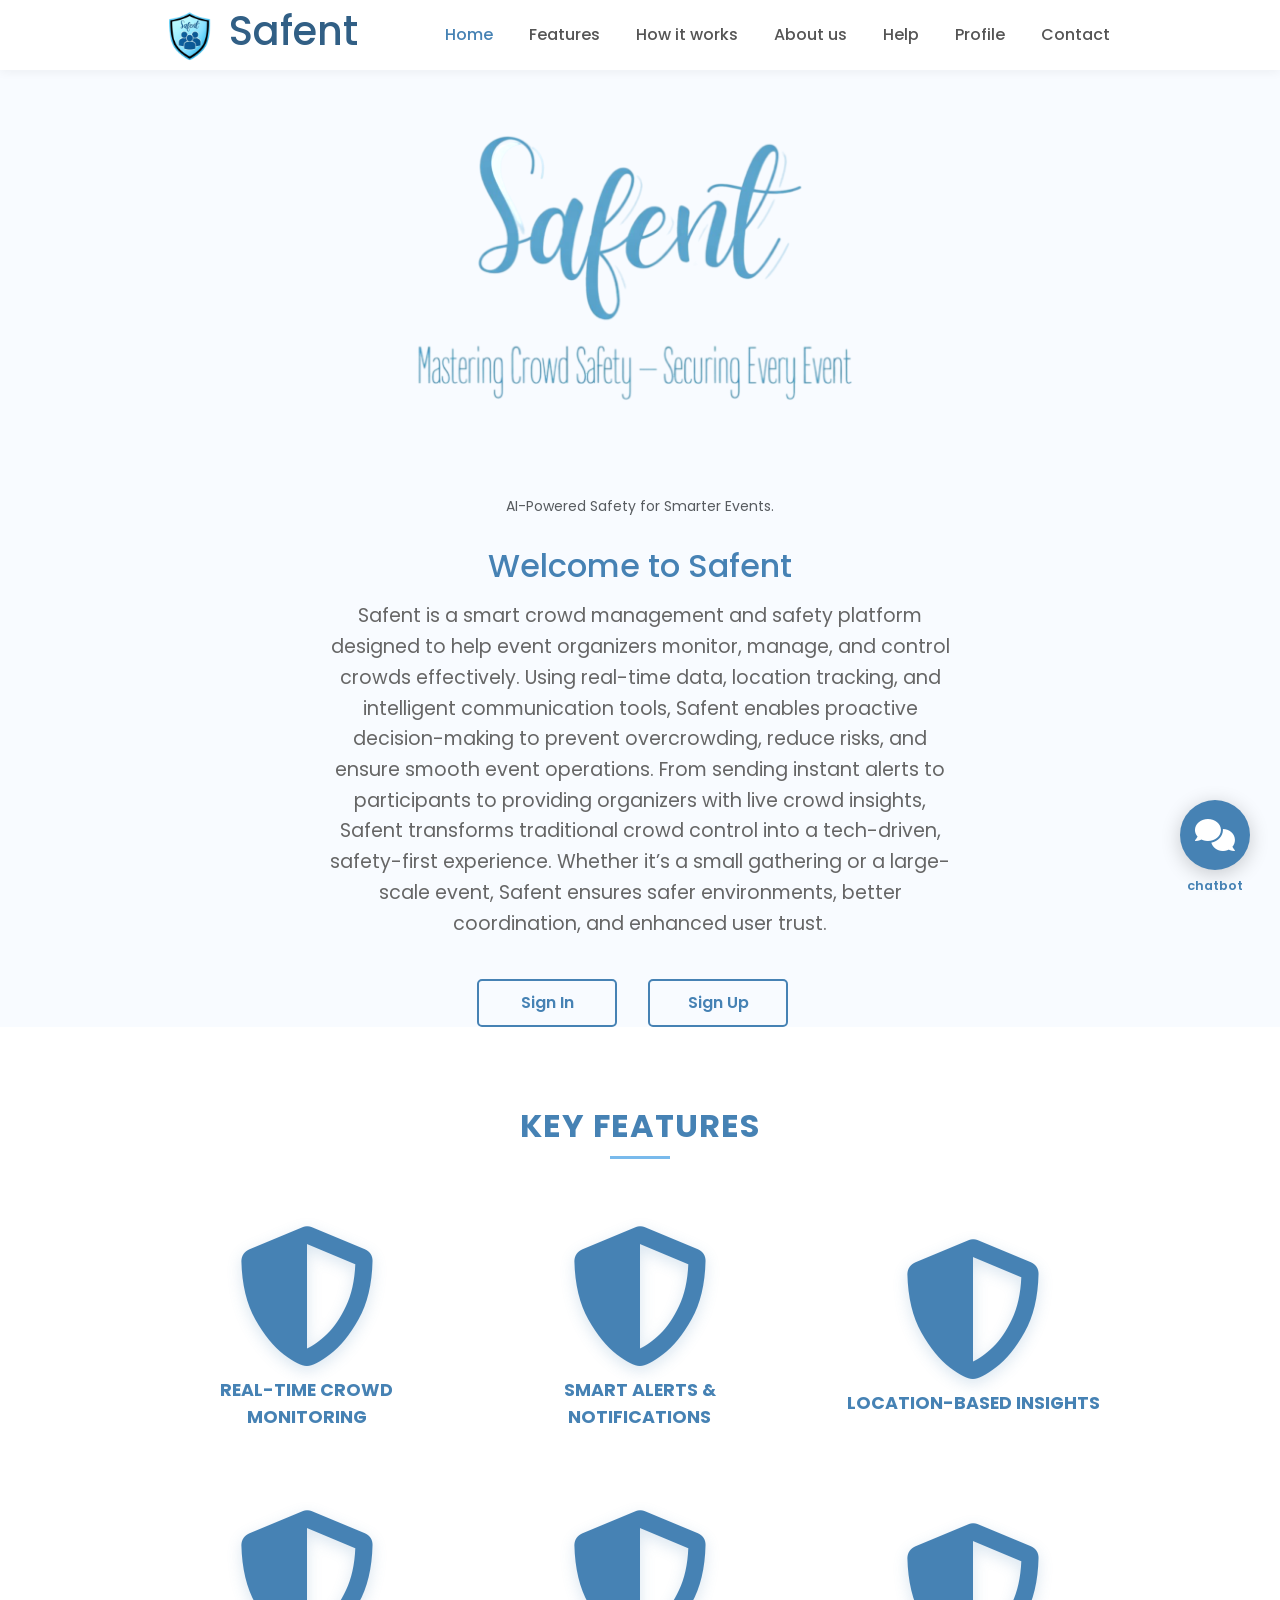
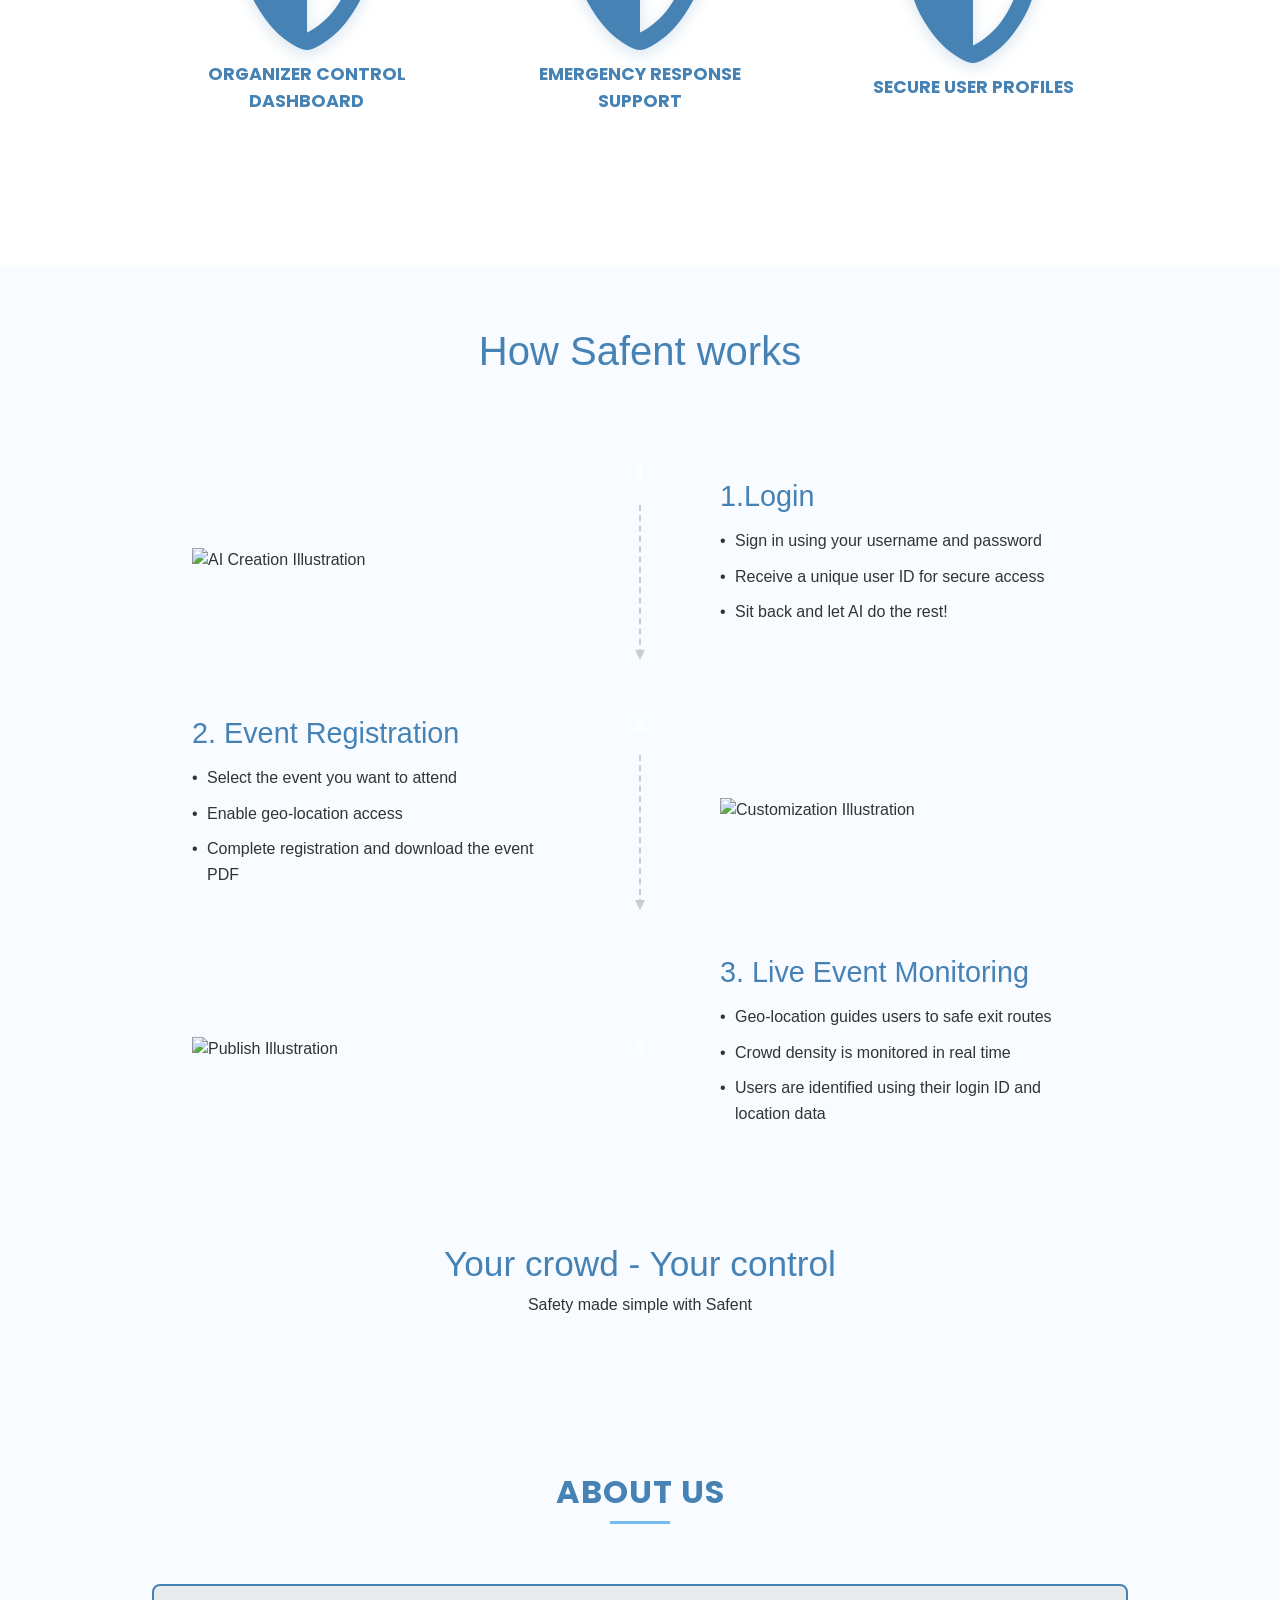
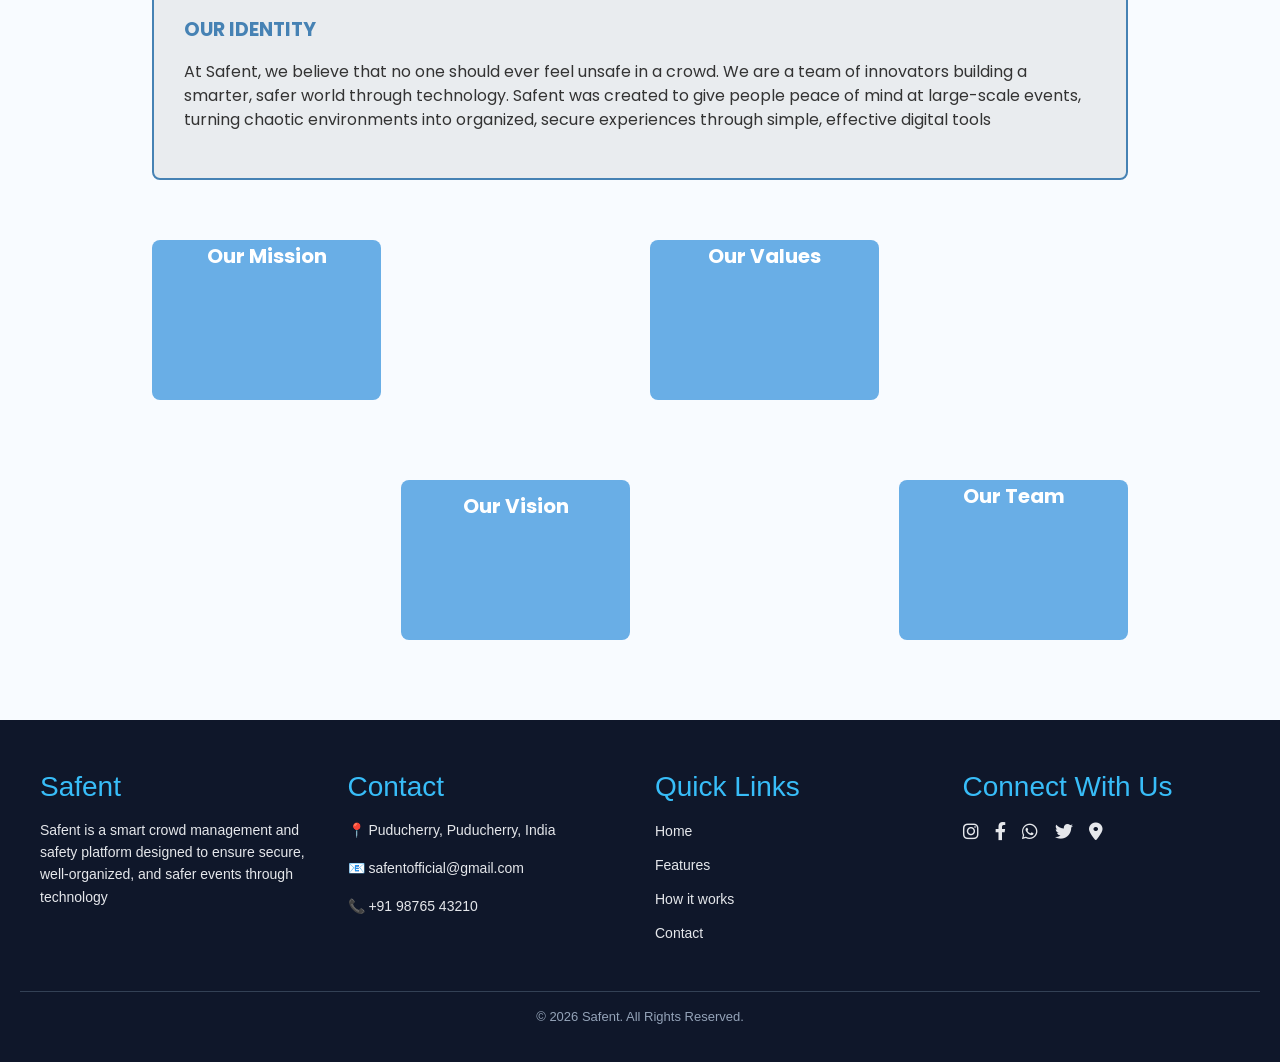
==== index.html @ 0b480ec1 "Update and rename home.html to index.html" ====
<!DOCTYPE html>
<html lang="en">
<head>
    <meta charset="UTF-8">
    <meta name="viewport" content="width=device-width, initial-scale=1.0">
    <title>Safent - Home</title>
    
    <link href="https://cdn.jsdelivr.net/npm/bootstrap@5.3.0/dist/css/bootstrap.min.css" rel="stylesheet">
    <link href="https://cdnjs.cloudflare.com/ajax/libs/font-awesome/6.0.0/css/all.min.css" rel="stylesheet">
    <link href="https://fonts.googleapis.com/css2?family=Poppins:wght@300;400;600&display=swap" rel="stylesheet">

    <style>
        :root {
            --primary-blue: #4682B4;       /* Steel Blue */
            --light-blue: #79BAEC;         /* Light Blue */
            --hover-blue: #315f85;         /* Darker shade for hover */
            --bg-color: #f8fbff;            /* Very light blue tint for background */
            --text-dark: #333333;
        }
        .nav-logo {
    height: 70px;
    transform: scale(1.6) translateY(4px);
    transform-origin: left center;
}



        .navbar-brand {
        display: flex;
        align-items: center;
        gap: 10px;
        font-weight: 700;
        font-size: 1.5rem;
        }

        body {
            font-family: 'Poppins', sans-serif;
            background-color: var(--bg-color);
            color: var(--text-dark);
            overflow-x: hidden;
            /* Added smooth scroll for better UX */
            scroll-behavior: smooth;
        }

        /* --- Navbar Styling --- */
        /* Fix navbar height */
        .navbar {
        height: 70px;                 /* fixed navbar height */
        padding: 0;                   /* remove extra padding */
        background-color: #fff;
        box-shadow: 0 2px 10px rgba(0,0,0,0.05);
        }
        

        

        .nav-link {
            color: #555 !important;
            font-weight: 500;
            margin: 0 10px;
            position: relative;
            transition: color 0.3s ease;
        }

        .nav-link:hover, .nav-link.active {
            color: var(--primary-blue) !important;
        }

        .nav-link::after {
            content: '';
            position: absolute;
            width: 0;
            height: 2px;
            bottom: 0;
            left: 0;
            background-color: var(--primary-blue);
            transition: width 0.3s ease;
        }

        .nav-link:hover::after {
            width: 100%;
        }
        .navbar .container {
    height: 100%;
    display: flex;
    align-items: center;
}


        /* --- Hero Section Styling --- */
        .hero-section {
            display: flex; 
            flex-direction: column; 
            align-items: center;    
            justify-content: center; 
            min-height: 80vh;       
            padding-top: 80px;      
            text-align: center;     
        }

        .hero-content {
            max-width: 800px;
            opacity: 0; 
            transform: translateY(20px);
            animation: fadeInUp 1s ease-out forwards;
        }

        .image-placeholder-box {
            
            max-width: 100%; 
            margin: 0 auto 30px auto; 
            border: none;
            padding: 0px;
            border-radius: 12px;
            
        }

        

        .hero-description {
            font-size: 1.2rem;
            color: #666;
            margin-bottom: 2.5rem;
            line-height: 1.6;
            margin-left: 10px;
            margin-right: 10px;
        }
/* --- Buttons --- */
        .btn-custom {
            padding: 10px 30px;
            border-radius: 5px;
            font-weight: 600;
            transition: all 0.3s ease;
            text-transform: capitalize;
            min-width: 140px;
        }

        .btn-primary-custom {
            background-color: var(--primary-blue);
            border: 2px solid var(--primary-blue);
            color: #fff;
        }

        .btn-primary-custom:hover {
            background-color: var(--hover-blue);
            border-color: var(--hover-blue);
            box-shadow: 0 4px 15px rgba(70, 130, 180, 0.3);
        }

        .btn-outline-custom {
            background-color: transparent;
            border: 2px solid var(--primary-blue);
            color: var(--primary-blue);
            margin-right: 15px;
        }

        .btn-outline-custom:hover {
            background-color: var(--primary-blue);
            color: #fff;
        }

        /* --- Floating Chatbot --- */
        .chatbot-fab {
            position: fixed;
            bottom: 30px;
            right: 30px;
            background-color: var(--primary-blue);
            color: white;
            width: 70px;
            height: 70px;
            border-radius: 50%;
            display: flex;
            align-items: center;
            justify-content: center;
            box-shadow: 0 4px 20px rgba(0,0,0,0.2);
            cursor: pointer;
            transition: all 0.3s cubic-bezier(0.175, 0.885, 0.32, 1.275);
            z-index: 1000;
            border: none;
        }

        .chatbot-fab:hover {
            transform: scale(1.1) rotate(5deg);
            background-color: var(--light-blue);
        }

        .chatbot-label {
            position: absolute;
            bottom: -25px;
            font-size: 0.8rem;
            font-weight: 600;
            color: var(--primary-blue);
            width: 100%;
            text-align: center;
        }

        @keyframes fadeInUp {
            to {
                opacity: 1;
                transform: translateY(0);
            }
        }

        /* --- FEATURES SECTION STYLES --- */
        .features-section {
            padding: 80px 0;
            background-color: #fff;
            position: relative;
        }

        .section-title {
            color: var(--primary-blue);
            font-weight: 700;
            margin-bottom: 60px;
            text-transform: uppercase;
            letter-spacing: 1px;
            position: relative;
            display: inline-block;
        }

        .section-title::after {
            content: '';
            display: block;
            width: 60px;
            height: 3px;
            background: var(--light-blue);
            margin: 10px auto 0;
        }

        /* --- THE SHIELD ANIMATION CONTAINER --- */
        .feature-card {
            position: relative;
            width: 100%;
            max-width: 280px;
            height: 220px; 
            margin: 0 auto 40px; 
            perspective: 1000px;
            cursor: pointer;
        }

        /* The Content Box Hidden initially */
        .feature-content {
            position: absolute;
            top: 0;
            left: 0;
            width: 100%;
            height: 100%;
            display: flex;
            flex-direction: column;
            justify-content: center;
            align-items: center;
            text-align: center;
            padding: 20px;
            z-index: 1; 
            opacity: 0;
            transform: scale(0.9);
            transition: all 0.4s ease-in-out;
            background: #fff;
            border: 2px solid var(--primary-blue);
            border-radius: 12px;
            box-shadow: 0 10px 30px rgba(70, 130, 180, 0.1);
        }

        /* The Full Shield Wrapper */
        .shield-wrapper {
            position: absolute;
            top: 0;
            left: 0;
            width: 100%;
            height: 100%;
            z-index: 10;
            display: flex;
            flex-direction: column;
            justify-content: center;
            align-items: center;
            transition: all 0.4s ease-in-out;
            background-color: transparent;
        }

        .shield-wrapper i {
            font-size: 140px; 
            color: var(--primary-blue); 
            text-shadow: 0 5px 15px rgba(70, 130, 180, 0.2);
            transition: all 0.4s ease-in-out;
        }

        .shield-label {
            margin-top: 10px;
            color: var(--primary-blue);
            font-weight: 700;
            font-size: 1.1rem;
            text-transform: uppercase;
            transition: all 0.4s ease-in-out;
        }

        /* --- HOVER EFFECTS --- */
        /* When cursor touches the card: shield disappears */
        .feature-card:hover .shield-wrapper {
            opacity: 0;
            transform: scale(1.1);
            pointer-events: none;
        }

        /* When cursor touches the card: content appears */
        .feature-card:hover .feature-content {
            opacity: 1;
            transform: scale(1);
        }



.how-it-works {
  font-family: 'Helvetica Neue', Arial, sans-serif;
  padding: 60px 20px;
  color: var(--text-dark);
}

.container {
  max-width: 1000px;
  margin: 0 auto;
}

.main-title {
  text-align: center;
  color: var(--primary-blue);
  font-size: 2.5rem;
  margin-bottom: 80px;
}

.steps-wrapper {
  position: relative;
}

.step-row {
  display: flex;
  align-items: center;
  margin-bottom: 40px;
}

/* This creates the alternating layout */
.step-row.reverse {
  flex-direction: row-reverse;
}

.step-image, .step-text {
  flex: 1;
  padding: 0 40px;
}

.step-image img {
  max-width: 100%;
  height: auto;
}

/* Centered Numbers and Connecting Arrows */
.step-number-col {
  width: 80px;
  display: flex;
  flex-direction: column;
  align-items: center;
  position: relative;
}

.number-circle {
  background-color: var(--step-green);
  color: white;
  width: 40px;
  height: 40px;
  border-radius: 50%;
  display: flex;
  align-items: center;
  justify-content: center;
  font-weight: bold;
  font-size: 1.2rem;
  z-index: 2;
}

.arrow-down {
  width: 2px;
  height: 150px; /* Adjust based on your content height */
  border-left: 2px dashed #ccc;
  margin: 10px 0;
  position: relative;
}

/* Arrowhead */
.arrow-down::after {
  content: '';
  position: absolute;
  bottom: -5px;
  left: -6px;
  border-left: 5px solid transparent;
  border-right: 5px solid transparent;
  border-top: 10px solid #ccc;
}

/* Typography */
.step-text h2 {
  color: var(--primary-blue);
  font-size: 1.8rem;
  margin-bottom: 15px;
}

.step-text ul {
  list-style: none;
  padding: 0;
}

.step-text li {
  color: var(--text-light);
  margin-bottom: 10px;
  line-height: 1.6;
  position: relative;
  padding-left: 15px;
}

.step-text li::before {
  content: "•";
  position: absolute;
  left: 0;
  color: var(--text-dark);
}

.footer-cta {
  text-align: center;
  margin-top: 100px;
}

.footer-cta h2 {
  color: var(--primary-blue);
  font-size: 2.2rem;
}

/* Mobile Responsiveness */
@media (max-width: 768px) {
  .step-row, .step-row.reverse {
    flex-direction: column;
    text-align: center;
  }
  .step-number-col {
    margin: 20px 0;
  }
  .arrow-down {
    display: none; /* Remove arrows on mobile for cleaner look */
  }
}

        /* --- ABOUT US SECTION --- */
        .about-section {
            padding: 80px 0;
            background-color: #f8fbff;
        }

        .about-desc-box {
            background: #e9ecef;
            border: 2px solid var(--primary-blue);
            border-radius: 8px;
            padding: 30px;
            max-width: 1000px;
            margin: 0 auto 60px;
            text-align: left;
        }

        .desc-title {
            font-weight: 700;
            color: var(--primary-blue);
            margin-bottom: 15px;
            text-transform: uppercase;
            font-size: 1.2rem;
        }

        .about-grid-container {
            display: flex;
            justify-content: center;
            gap: 20px;
            height: 400px; 
            max-width: 1100px;
            margin: 0 auto;
        }

        .info-card {
            flex: 1; 
            max-width: 240px;
            background: #69aee6;
            border-radius: 8px;
            padding: 25px;
            transition: all 0.5s cubic-bezier(0.4, 0, 0.2, 1);
            display: flex;
            flex-direction: column;
            justify-content: center;
            cursor: pointer;
            height: 160px; 
        }

        .info-card h5 { font-weight: 700; margin-bottom: 10px; }
        .info-card p { font-size: 0.85rem; opacity: 0; transition: 0.4s; }

        .box-top { align-self: flex-start; }
        .box-top:hover { height: 350px; background-color: var(--primary-blue); color: white; }
        .box-bottom { align-self: flex-end; }
        .box-bottom:hover { height: 350px; background-color: var(--light-blue); color: white; }
        .info-card:hover p { opacity: 1; }

        @media (max-width: 768px) {
            .btn-custom { width: 100%; margin-bottom: 10px; }
            .btn-outline-custom { margin-right: 0; }
            .about-grid-container { flex-direction: column; height: auto; align-items: center; }
            .info-card { width: 100%; max-width: 100%; margin-bottom: 15px; }
        }


        .footer {
  background-color: #0f172a;
  color: #e5e7eb;
  padding: 50px 20px 20px;
  font-family: Arial, sans-serif;
}

.footer-container {
  display: grid;
  grid-template-columns: repeat(auto-fit, minmax(220px, 1fr));
  gap: 30px;
  max-width: 1200px;
  margin: auto;
}

.footer-box h3 {
  margin-bottom: 15px;
  color: #38bdf8;
}

.footer-box p {
  font-size: 14px;
  line-height: 1.6;
}

.footer-box ul {
  list-style: none;
  padding: 0;
}

.footer-box ul li {
  margin-bottom: 10px;
}

.footer-box ul li a {
  color: #e5e7eb;
  text-decoration: none;
  font-size: 14px;
}

.footer-box ul li a:hover {
  color: #38bdf8;
}

.social-icons a {
  display: inline-block;
  margin-right: 12px;
  font-size: 18px;
  color: #e5e7eb;
  transition: 0.3s;
}

.social-icons a:hover {
  color: #38bdf8;
}

.footer-bottom {
  text-align: center;
  margin-top: 30px;
  padding-top: 15px;
  border-top: 1px solid #334155;
  font-size: 13px;
  color: #94a3b8;
}

    </style>
</head>
<body>

    <nav class="navbar navbar-expand-lg navbar-light fixed-top">
        <div class="container">
            <a class="navbar-brand" href="#">
                <img src="Safent-logo.png" alt="Safent Logo" class="nav-logo"> 
                <h1 style="color: #315f85;">&nbsp;&nbsp;Safent</h1>
            </a>
            
            <button class="navbar-toggler" type="button" data-bs-toggle="collapse" data-bs-target="#navbarNav">
                <span class="navbar-toggler-icon"></span>
            </button>

            <div class="collapse navbar-collapse justify-content-end" id="navbarNav">
                <ul class="navbar-nav">
                    <li class="nav-item"><a class="nav-link active" href="#">Home</a></li>
                    <li class="nav-item"><a class="nav-link" href="#features">Features</a></li>
                    <li class="nav-item"><a class="nav-link" href="#how-it-works">How it works</a></li>
                    <li class="nav-item"><a class="nav-link" href="#about">About us</a></li>
                    <li class="nav-item"><a class="nav-link" href="#">Help</a></li>
                    <li class="nav-item"><a class="nav-link" href="#">Profile</a></li>
                    <li class="nav-item"><a class="nav-link" href="#">Contact</a></li>
                </ul>
            </div>
        </div>
    </nav>

   <section class="hero-section">
    <div class="container">
        <div class="row justify-content-center">
            <div class="col-lg-8 col-md-10 text-center">
                <div class="image-placeholder-box mx-auto"> 
                    <img src="SAFENT-BG.png" alt="Safent App Interface" class="img-fluid rounded" style="max-height: 400px;">
                    <p class="mt-3 mb-0 text-muted small">AI-Powered Safety for Smarter Events.</p>
                </div>
                <h2 class="mb-3" style="color: #4682B4;">Welcome to Safent</h2>
                 <p class="hero-description">Safent is a smart crowd management and safety platform designed to help event organizers monitor, manage, and control crowds effectively. Using real-time data, location tracking, and intelligent communication tools, Safent enables proactive decision-making to prevent overcrowding, reduce risks, and ensure smooth event operations.

From sending instant alerts to participants to providing organizers with live crowd insights, Safent transforms traditional crowd control into a tech-driven, safety-first experience. Whether it’s a small gathering or a large-scale event, Safent ensures safer environments, better coordination, and enhanced user trust.</p>
                <div class="d-flex justify-content-center gap-3">
                    <button class="btn btn-custom btn-outline-custom">Sign In</button>
                    <button class="btn btn-custom btn-outline-custom">Sign Up</button>
                </div>
            </div>
        </div>
    </div>
</section>

    <button class="chatbot-fab" id="chatbotBtn" title="Chat with us">
        <i class="fas fa-comments fa-2x"></i>
        <span class="chatbot-label">chatbot</span>
    </button>

    <section class="features-section" id="features">
    <div class="container text-center">
        <h2 class="section-title">Key Features</h2>
        
        <div class="row justify-content-center">
            <div class="col-md-4 col-sm-6 mb-4">
                <div class="feature-card">
                    <div class="shield-wrapper">
                        <i class="fa-sharp fa-solid fa-shield"></i>
                        <span class="shield-label">Real-Time Crowd Monitoring</span>
                    </div>
                    <div class="feature-content">
                        <h6>Real-Time Crowd Monitoring</h6>
                        <p>Track crowd density live to prevent overcrowding and ensure smooth movement.</p>
                    </div>
                </div>
            </div>

            <div class="col-md-4 col-sm-6 mb-4">
                <div class="feature-card">
                    <div class="shield-wrapper">
                        <i class="fa-sharp fa-solid fa-shield"></i>
                        <span class="shield-label">Smart Alerts & Notifications</span>
                    </div>
                    <div class="feature-content">
                        <h6>Smart Alerts & Notifications</h6>
                        <p>Instantly communicate safety updates and instructions to participants</p>
                    </div>
                </div>
            </div>

            <div class="col-md-4 col-sm-6 mb-4">
                <div class="feature-card">
                    <div class="shield-wrapper">
                        <i class="fa-sharp fa-solid fa-shield"></i>
                        <span class="shield-label">Location-Based Insights</span>
                    </div>
                    <div class="feature-content">
                        <h6>Location-Based Insights</h6>
                        <p>Use geo-data to identify high-risk zones and manage them proactively</p>
                    </div>
                </div>
            </div>
        </div> 

        <div class="row justify-content-center">
            <div class="col-md-4 col-sm-6 mb-4">
                <div class="feature-card">
                    <div class="shield-wrapper">
                        <i class="fa-sharp fa-solid fa-shield"></i>
                        <span class="shield-label">Organizer Control Dashboard</span>
                    </div>
                    <div class="feature-content">
                        <h6>Organizer Control Dashboard</h6>
                        <p>A centralized dashboard for complete event and crowd oversight</p>
                    </div>
                </div>
            </div>

            <div class="col-md-4 col-sm-6 mb-4">
                <div class="feature-card">
                    <div class="shield-wrapper">
                        <i class="fa-sharp fa-solid fa-shield"></i>
                        <span class="shield-label">Emergency Response Support</span>
                    </div>
                    <div class="feature-content">
                        <h6>Emergency Response Support</h6>
                        <p>Quickly detect incidents and trigger rapid response actions</p>
                    </div>
                </div>
            </div>

            <div class="col-md-4 col-sm-6 mb-4">
                <div class="feature-card">
                    <div class="shield-wrapper">
                        <i class="fa-sharp fa-solid fa-shield"></i>
                        <span class="shield-label">Secure User Profiles</span>
                    </div>
                    <div class="feature-content">
                        <h6>Secure User Profiles</h6>
                        <p>Verified profiles for organizers and participants to ensure trusted access</p>
                    </div>
                </div>
            </div>

        </div> 
    </div>
</section>
<section class="how-it-works" id="how-it-works">
  <div class="container">
    <h1 class="main-title">How Safent works</h1>

    <div class="steps-wrapper">
      <div class="step-row">
        <div class="step-image">
          <img src="crowd1.jpg" alt="AI Creation Illustration">
        </div>
        <div class="step-number-col">
          <div class="number-circle">1</div>
          <div class="arrow-down"></div>
        </div>
        <div class="step-text">
          <h2>1.Login</h2>
          <ul>
            <li>Sign in using your username and password</li>
            <li>Receive a unique user ID for secure access</li>
            <li>Sit back and let AI do the rest!</li>
          </ul>
        </div>
      </div>

      <div class="step-row reverse">
        <div class="step-image">
          <img src="crowd.jpg" alt="Customization Illustration">
        </div>
        <div class="step-number-col">
          <div class="number-circle">2</div>
          <div class="arrow-down"></div>
        </div>
        <div class="step-text">
          <h2>2. Event Registration</h2>
          <ul>
            <li>Select the event you want to attend</li>
            <li>Enable geo-location access</li>
            <li>Complete registration and download the event PDF</li>
        </ul>
        </div>
      </div>

      <div class="step-row">
        <div class="step-image">
          <img src="crowd2.jpg" alt="Publish Illustration">
        </div>
        <div class="step-number-col">
          <div class="number-circle">3</div>
        </div>
        <div class="step-text">
          <h2>3. Live Event Monitoring</h2>
          <ul>
            <li>Geo-location guides users to safe exit routes</li>
            <li>Crowd density is monitored in real time</li>
            <li>Users are identified using their login ID and location data</li>
        </ul>
        </div>
      </div>
    </div>

    <div class="footer-cta">
      <h2>Your crowd - Your control</h2>
      <p>Safety made simple with Safent</p>
    </div>
  </div>
</section>

<section class="about-section" id="about">
    <div class="container text-center">
        <h2 class="section-title">About Us</h2>

        <div class="about-desc-box">
            <div class="desc-title">Our Identity</div>
            <p class="static-text">
                At Safent, we believe that no one should ever feel unsafe in a crowd. We are a team of innovators building a smarter, safer world through technology. Safent was created to give people peace of mind at large-scale events, turning chaotic environments into organized, secure experiences through simple, effective digital tools
            </p>
        </div>

        <div class="about-grid-container">
            <div class="info-card box-top">
                <h5 style="color: white;">Our Mission</h5>
                <p>To provide ironclad security for every digital interaction, ensuring peace of mind for users worldwide.</p>
            </div>
            <div class="info-card box-bottom">
                <h5 style="color: white;">Our Vision</h5>
                <p>Creating a future where digital privacy is a default setting, not a premium feature for the few.</p>
            </div>
            <div class="info-card box-top">
                <h5 style="color: white;">Our Values</h5>
                <p>We prioritize transparency, integrity, and innovation in every line of code we write for Safent.</p>
            </div>
            <div class="info-card box-bottom">
                <h5 style="color: white;">Our Team</h5>
                <p>A diverse collective of security experts and designers working together to protect your digital footprint.</p>
            </div>
        </div>
    </div>
</section>
            <footer class="footer">
  <div class="footer-container">

    <div class="footer-box">
      <h3>Safent</h3>
      <p>
        Safent is a smart crowd management and safety platform designed to
        ensure secure, well-organized, and safer events through technology
      </p>
    </div>

    <div class="footer-box">
      <h3>Contact</h3>
      <p>📍 Puducherry, Puducherry, India</p>
      <p>📧 safentofficial@gmail.com</p>
      <p>📞 +91 98765 43210</p>
    </div>

    <div class="footer-box">
      <h3>Quick Links</h3>
      <ul>
        <li><a href="#">Home</a></li>
        <li><a href="#">Features</a></li>
        <li><a href="#">How it works</a></li>
        <li><a href="#">Contact</a></li>
      </ul>
    </div>

    <div class="footer-box">
      <h3>Connect With Us</h3>
      <div class="social-icons">
        <a href="#"><i class="fab fa-instagram"></i></a>
        <a href="#"><i class="fab fa-facebook-f"></i></a>
        <a href="#"><i class="fab fa-whatsapp"></i></a>
        <a href="#"><i class="fab fa-twitter"></i></a>
        <a href="#"><i class="fas fa-map-marker-alt"></i></a>
      </div>
    </div>

  </div>

  <div class="footer-bottom">
    <p>© 2026 Safent. All Rights Reserved.</p>
  </div>
</footer>




    <script src="https://cdn.jsdelivr.net/npm/bootstrap@5.3.0/dist/js/bootstrap.bundle.min.js"></script>
    
    <script>
        document.addEventListener("DOMContentLoaded", function() {
            const chatBtn = document.getElementById('chatbotBtn');
            chatBtn.addEventListener('click', function() {
                let chatMsg = document.createElement('div');
                chatMsg.style.position = 'fixed';
                chatMsg.style.bottom = '110px';
                chatMsg.style.right = '30px';
                chatMsg.style.background = '#fff';
                chatMsg.style.padding = '15px';
                chatMsg.style.borderRadius = '10px';
                chatMsg.style.boxShadow = '0 5px 15px rgba(0,0,0,0.1)';
                chatMsg.style.borderLeft = '4px solid #4682B4';
                chatMsg.innerHTML = '<strong>Hello!</strong><br>How can Safent help you today?';
                chatMsg.style.animation = 'fadeInUp 0.5s forwards';
                
                document.body.appendChild(chatMsg);

                setTimeout(() => {
                    chatMsg.style.opacity = '0';
                    chatMsg.style.transition = 'opacity 0.5s ease';
                    setTimeout(() => chatMsg.remove(), 500);
                }, 4000);
            });
        });
    </script>
</body>

</html>
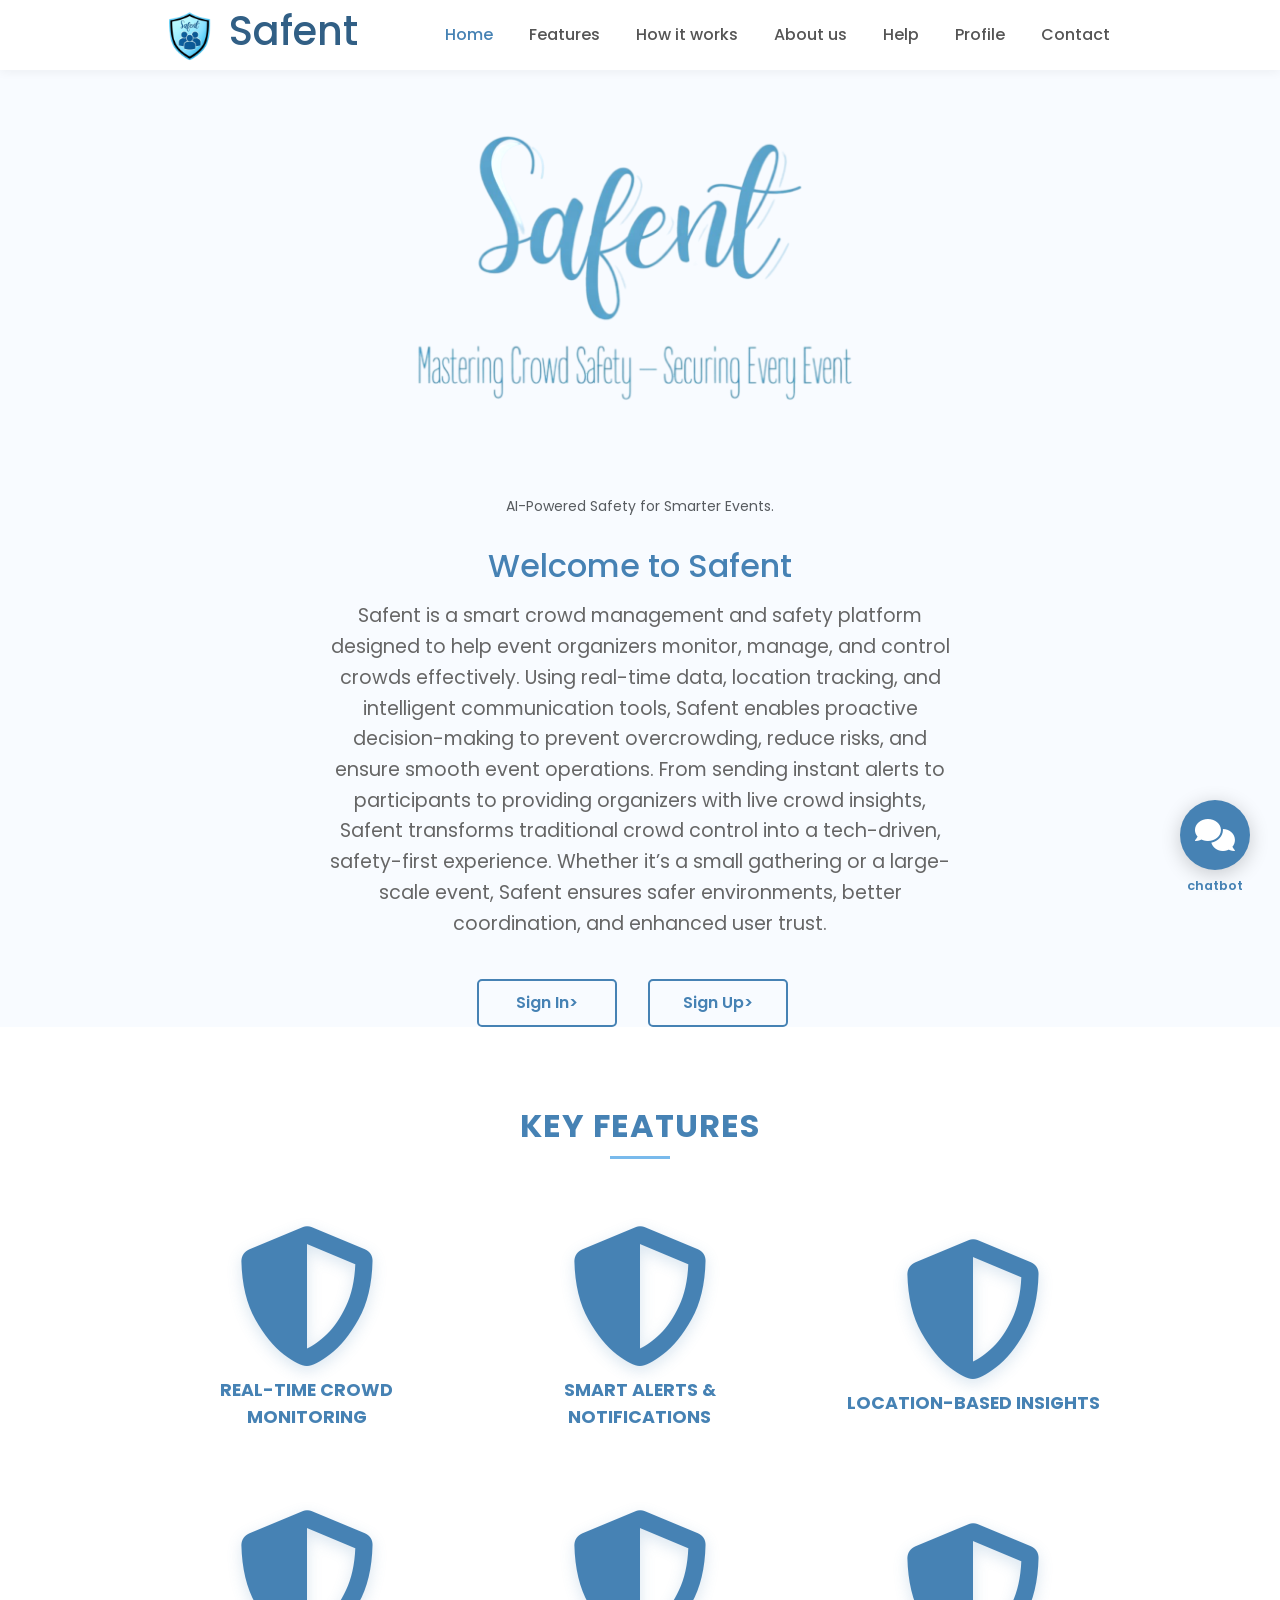
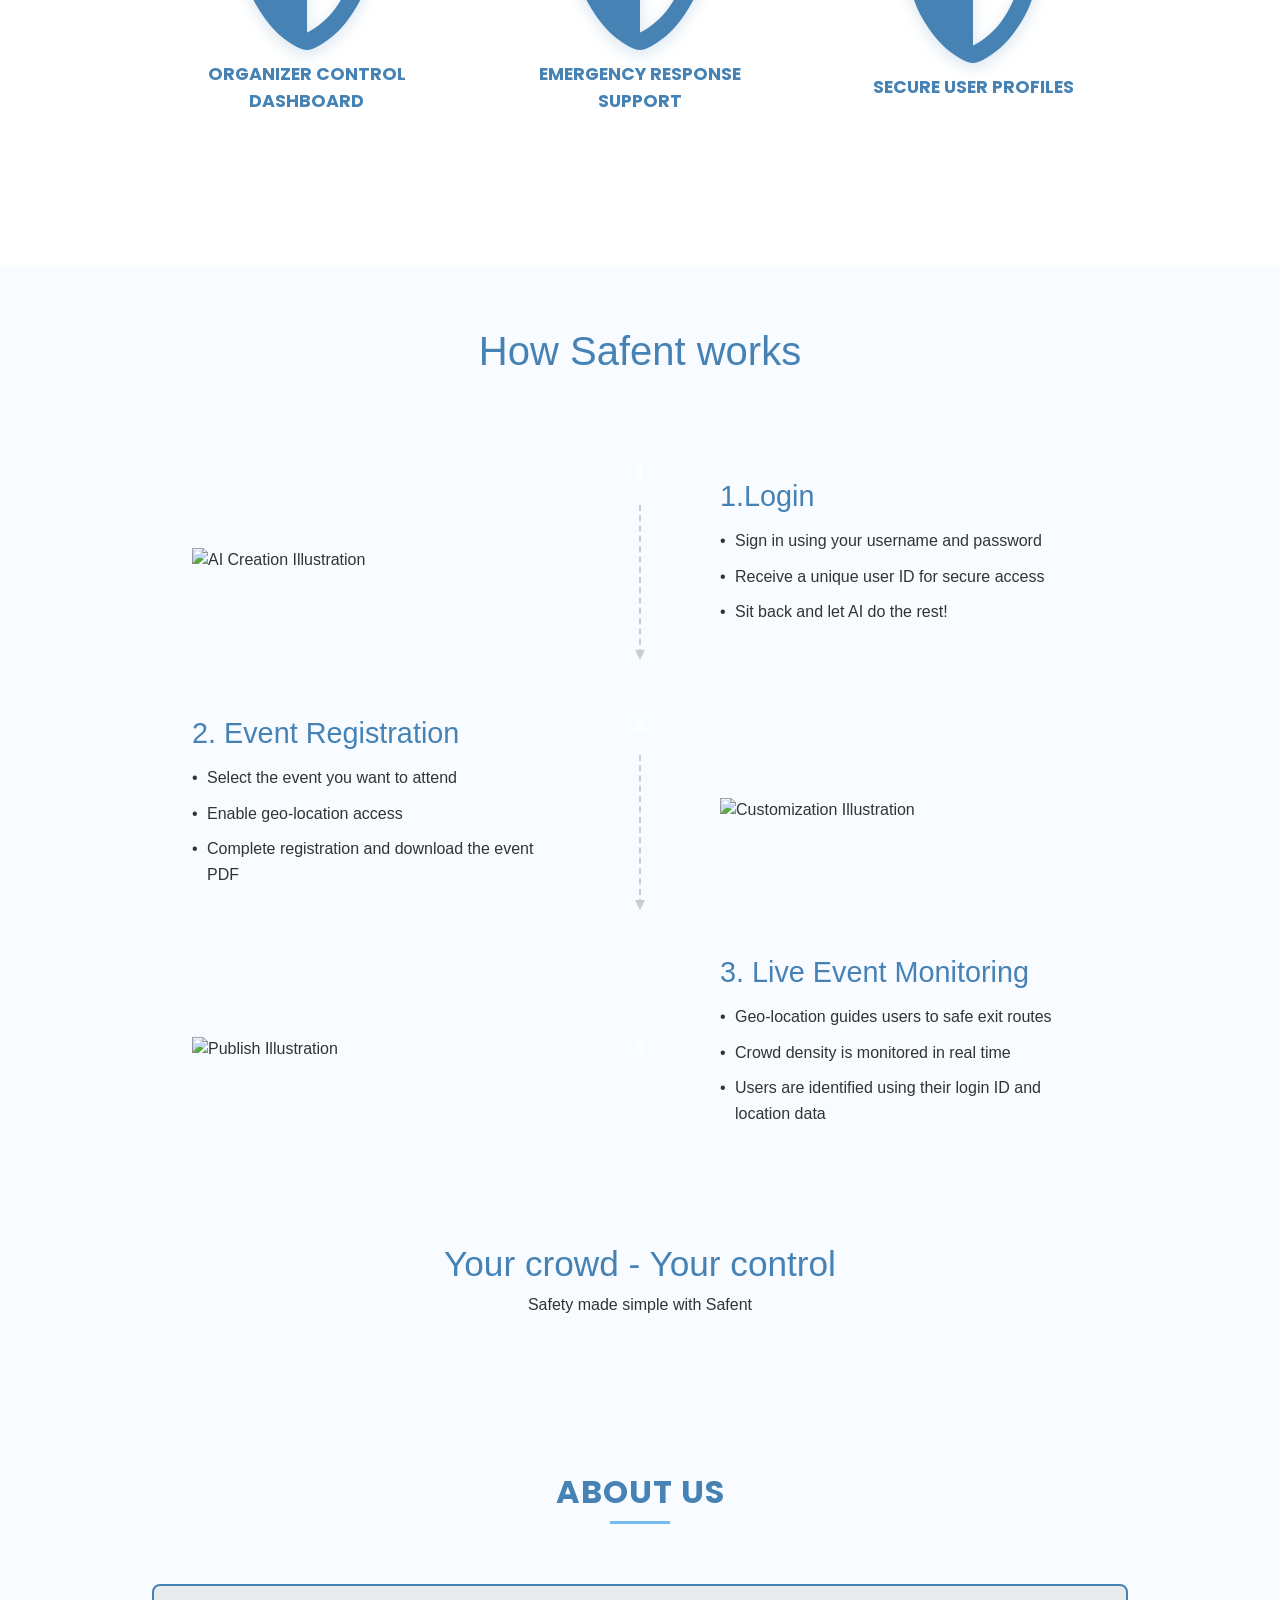
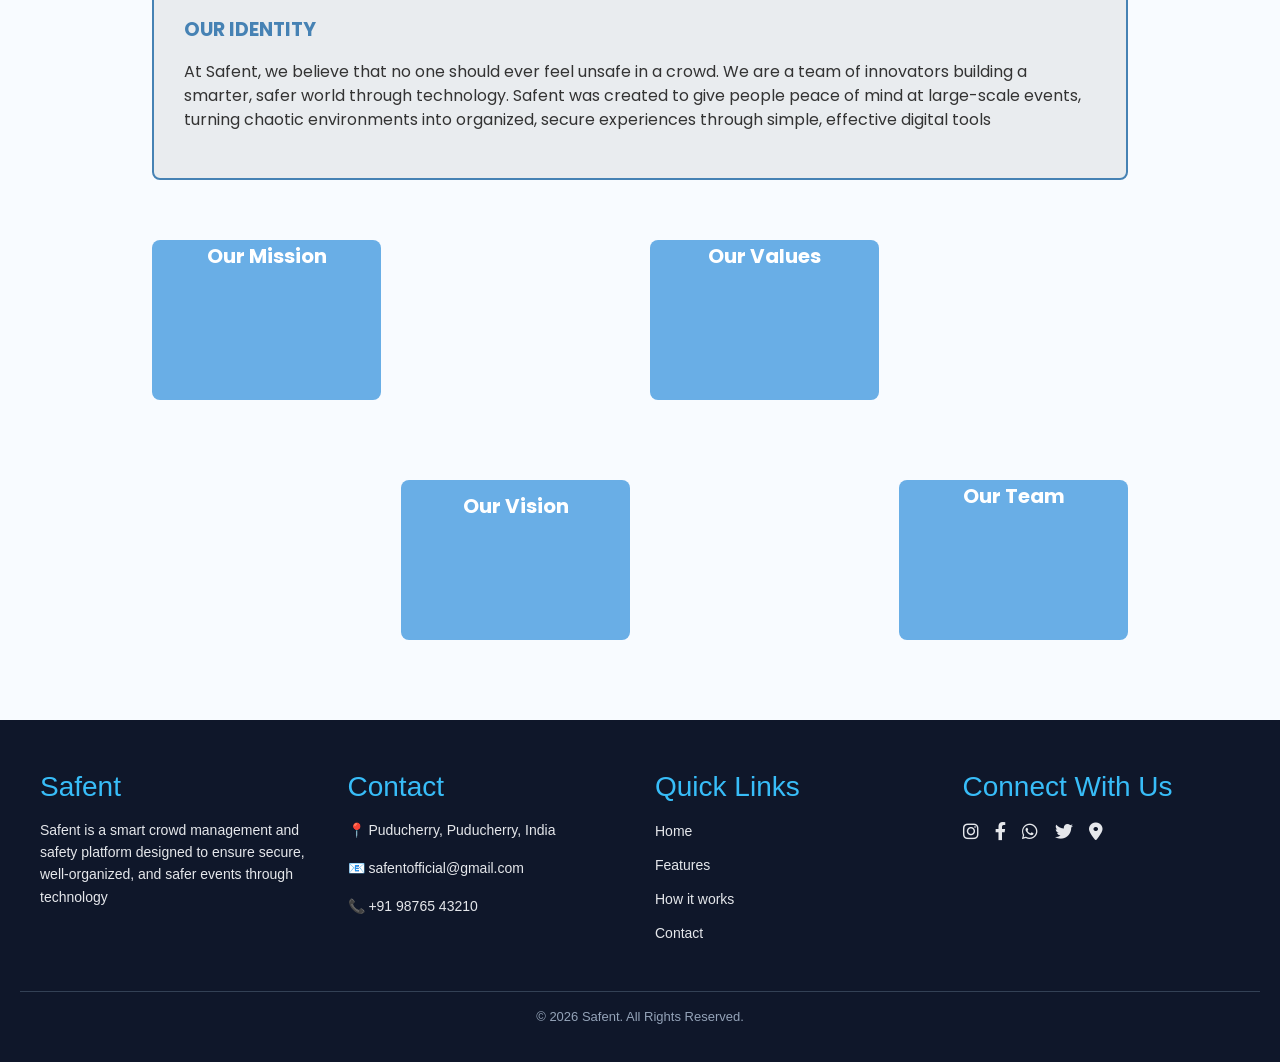
==== commit ddc599a3: "Update index.html" ====
--- a/index.html
+++ b/index.html
@@ -616,8 +616,8 @@
 
 From sending instant alerts to participants to providing organizers with live crowd insights, Safent transforms traditional crowd control into a tech-driven, safety-first experience. Whether it’s a small gathering or a large-scale event, Safent ensures safer environments, better coordination, and enhanced user trust.</p>
                 <div class="d-flex justify-content-center gap-3">
-                    <button class="btn btn-custom btn-outline-custom">Sign In</button>
-                    <button class="btn btn-custom btn-outline-custom">Sign Up</button>
+                    <a href="Singnin_Dash.html" <button class="btn btn-custom btn-outline-custom">Sign In</button>></a>
+                    <a href="Signup_dash.html"<button class="btn btn-custom btn-outline-custom">Sign Up</button>></a>
                 </div>
             </div>
         </div>
@@ -894,3 +894,4 @@
 </body>
 
 </html>
+
